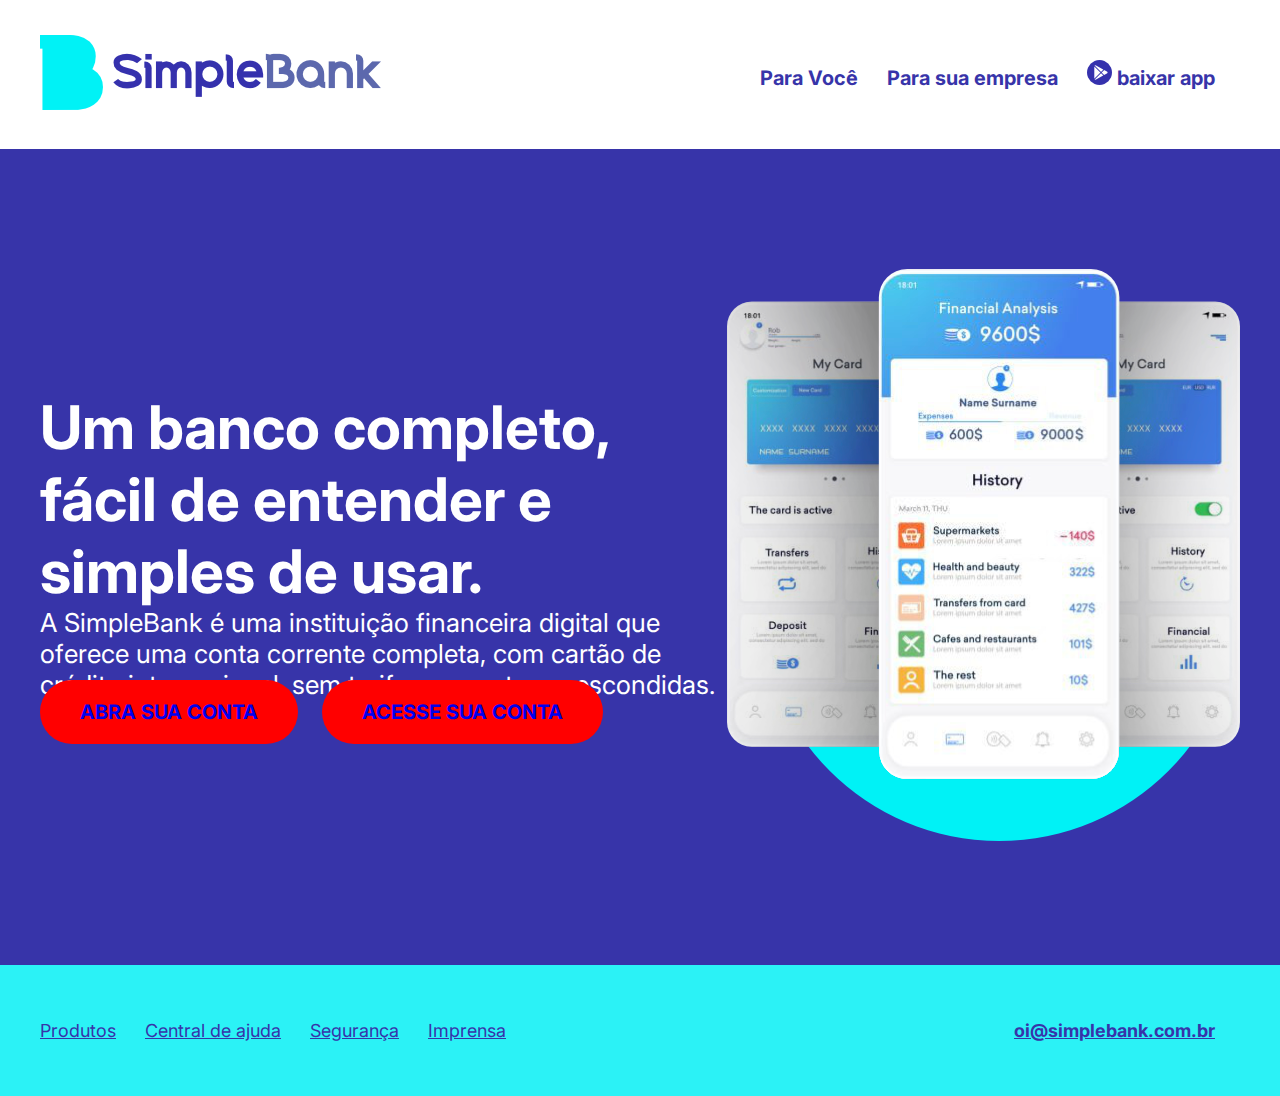
==== index.html @ fd6e8fd9 "firstCommit" ====
<!DOCTYPE html>
<html lang="pt-br">
<head>
  <meta charset="UTF-8">
  <title>SimpleBank</title>
  <link rel="preconnect" href="https://fonts.googleapis.com">
  <link rel="preconnect" href="https://fonts.gstatic.com" crossorigin>
  <link href="https://fonts.googleapis.com/css2?family=Inter:wght@400;700&family=Open+Sans:wght@400;700&display=swap" rel="stylesheet">
  <link rel="stylesheet" href="css/style.css">
</head>
<body>
  
  <header>
    <section class="container flex">

      <!-- <div></div> -->
      <figure class="logo">

        <img src="imagens/logo.png" alt="Logo da Simplebank">
      </figure>
      <nav>

        <a href="#">Para Você</a>
        <a href="#">Para sua empresa</a>
        <a href="">
          <img src="imagens/icon.png" alt="baixar">
          baixar app
        </a>
      </nav>
    </section>
  </header>
  <main>
   
    <section class="container flex">
      <section class="textos">
      <h1>
        Um banco completo, fácil de entender e simples de usar.
      </h1>
      <p>
        A SimpleBank é uma instituição financeira digital que oferece uma conta corrente completa, com cartão de crédito internacional, sem tarifas e sem taxas escondidas.
      </p>

      
      <a href="#">Abra sua conta</a>
      <a href="#">Acesse sua conta</a>
    </section>
    <figure class="dashboard">
      <img src="imagens/dashboard-app.png" alt="dashboard">
    </figure>
  </main>

  <footer>
    <section class="container flex">
      <nav>
      <a href="#">Produtos</a>
      <a href="#">Central de ajuda</a>
      <a href="#">Segurança</a>
      <a href="#">Imprensa</a>
      </nav>
    <a href="maillto:oi@simplebank.com.br">oi@simplebank.com.br</a>
    </section>
    

  </footer>


</body>
</html>
---- css/style.css ----
@import url('https://fonts.googleapis.com/css2?family=Inter:wght@400;700&family=Open+Sans:wght@400;700&display=swap');


main{
  background-color: #3734a9;
  padding: 120px 0px;
  clear: both;
}

/* main .textos{
  display: inline-block;
  width: 45%;
}

main .dashboard{
  display: inline-block;
  width: 45%;
} */

main .flex{
  align-items: center;
}

main .textos h1{
  color: #FFFFFF;
  font-size: 60px;
}

main .textos p{
  color: #FFFFFf;
  font-size: 26px;

}

header .flex{
  align-items: center;
}

main .textos a{
  text-transform: uppercase;
  font-size: 20px;
  font-weight: bold;
  background-color: red;
  text-decoration: none;
  margin: 0px 20px 0px 0px;
  padding: 20px 40px;
  border-radius: 50px;

}


footer{

  background-color: #2bf2f6;
  padding: 55px 0px;

}

footer a{
  font-size: 18px;
  color:#3734a9;
  margin: 0px 25px 0px 0px;
}

footer .container > a {
  font-weight: bold;

}

.flex {
  display: flex;
  justify-content: space-between;
}

body{
  font-family: 'Inter', sans-serif;
}

*{
	margin:0;
	padding:0;

}

header{
    background-color: #FFFFFF;
    padding: 35px 0px;
}

/* header nav{
  float: right;
}

header figure{
  float: left;
} */

header section nav a{
  text-decoration: none;
  color: #3734a9;
  font-size: 20px;
  margin: 0px 25px 0px 0px;
  font-weight: bold;
}

section{
  width: 1200px;
  margin: 0px auto;
}
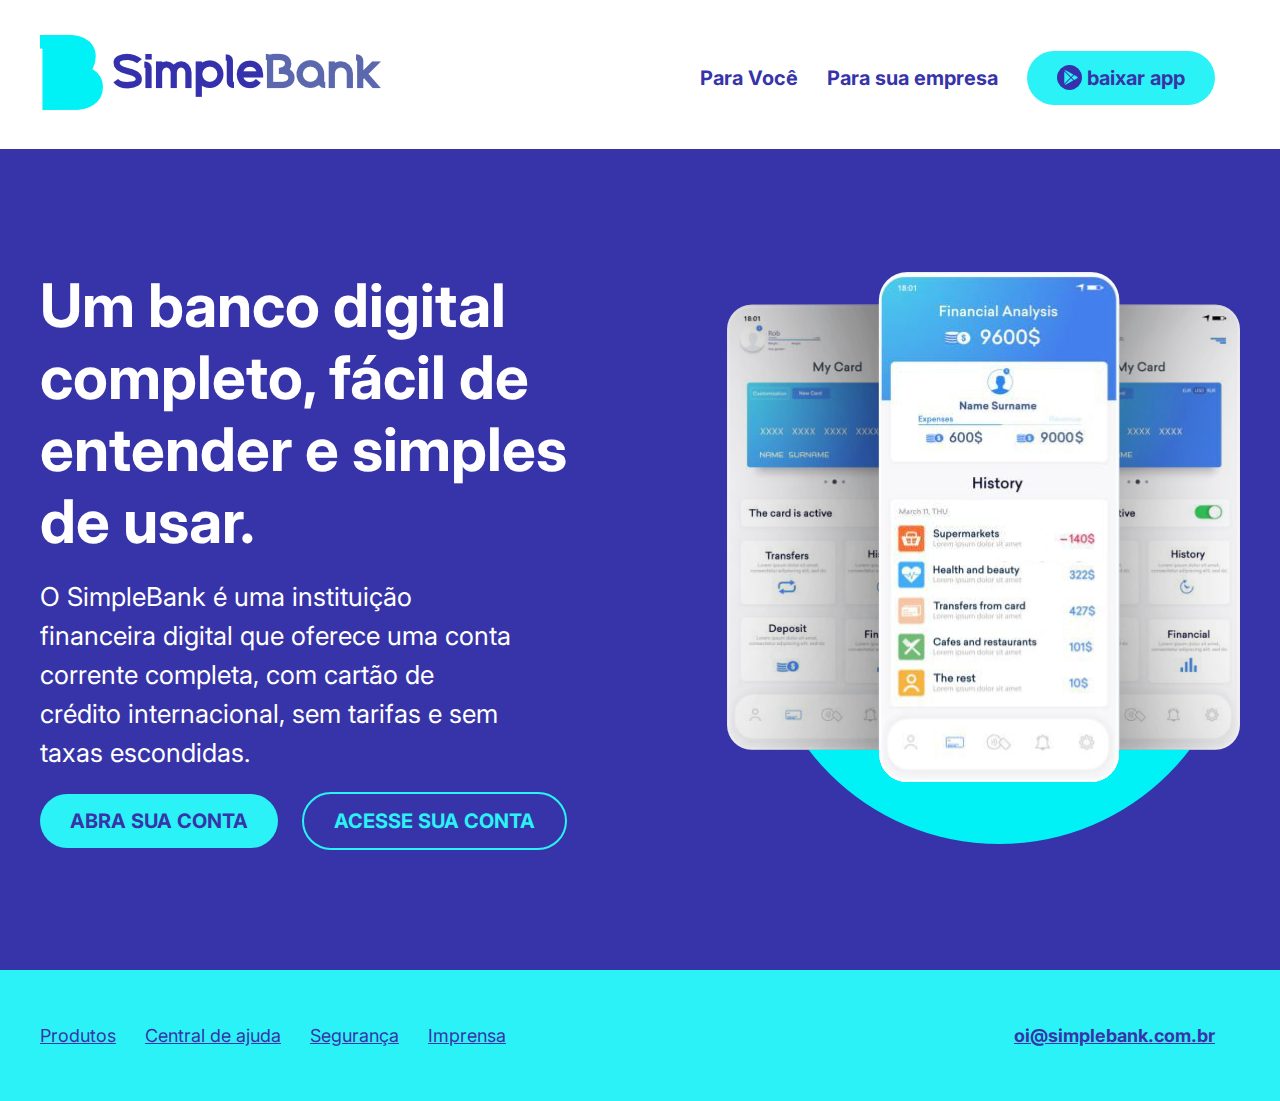
==== commit 2bb42c94: "loginCommit" ====
--- a/index.html
+++ b/index.html
@@ -30,14 +30,13 @@
     </section>
   </header>
   <main>
-   
     <section class="container flex">
       <section class="textos">
       <h1>
-        Um banco completo, fácil de entender e simples de usar.
+        Um banco digital completo, fácil de entender e simples de usar.
       </h1>
       <p>
-        A SimpleBank é uma instituição financeira digital que oferece uma conta corrente completa, com cartão de crédito internacional, sem tarifas e sem taxas escondidas.
+        O SimpleBank é uma instituição financeira digital que oferece uma conta corrente completa, com cartão de crédito internacional, sem tarifas e sem taxas escondidas.
       </p>
 
       
--- a/css/style.css
+++ b/css/style.css
@@ -24,11 +24,15 @@
 main .textos h1{
   color: #FFFFFF;
   font-size: 60px;
+  width: 85%;
 }
 
 main .textos p{
   color: #FFFFFf;
   font-size: 26px;
+  width: 70%;
+  margin: 20px 0px;
+  line-height: 150%;
 
 }
 
@@ -38,16 +42,25 @@
 
 main .textos a{
   text-transform: uppercase;
-  font-size: 20px;
+  font-size: 20px; /*mudei*/
   font-weight: bold;
-  background-color: red;
+  background-color: #2bf2f6; /*mudei*/
   text-decoration: none;
-  margin: 0px 20px 0px 0px;
-  padding: 20px 40px;
-  border-radius: 50px;
+  margin: 0px 20px 0px 0px; 
+  padding: 15px 30px; /*mudei*/
+  border-radius: 50px; 
+  display: inline-block; /*mudei*/
+  color: #3734a9; /*mudei*/
 
 }
 
+/* último filho */
+main .textos a:last-child{
+  background-color: #3734a9;
+  color: #2bf2f6;
+  border: 2px solid #2bf2f6;
+
+}
 
 footer{
 
@@ -95,7 +108,7 @@
   float: left;
 } */
 
-header section nav a{
+header nav a{
   text-decoration: none;
   color: #3734a9;
   font-size: 20px;
@@ -103,6 +116,17 @@
   font-weight: bold;
 }
 
+header nav a:last-child{
+  padding: 15px 30px;
+  background-color: #2bf2f6;
+  border-radius: 50px;
+}
+
+header nav a:last-child img{
+  position: relative;
+  top: 5px;
+}
+
 section{
   width: 1200px;
   margin: 0px auto;
